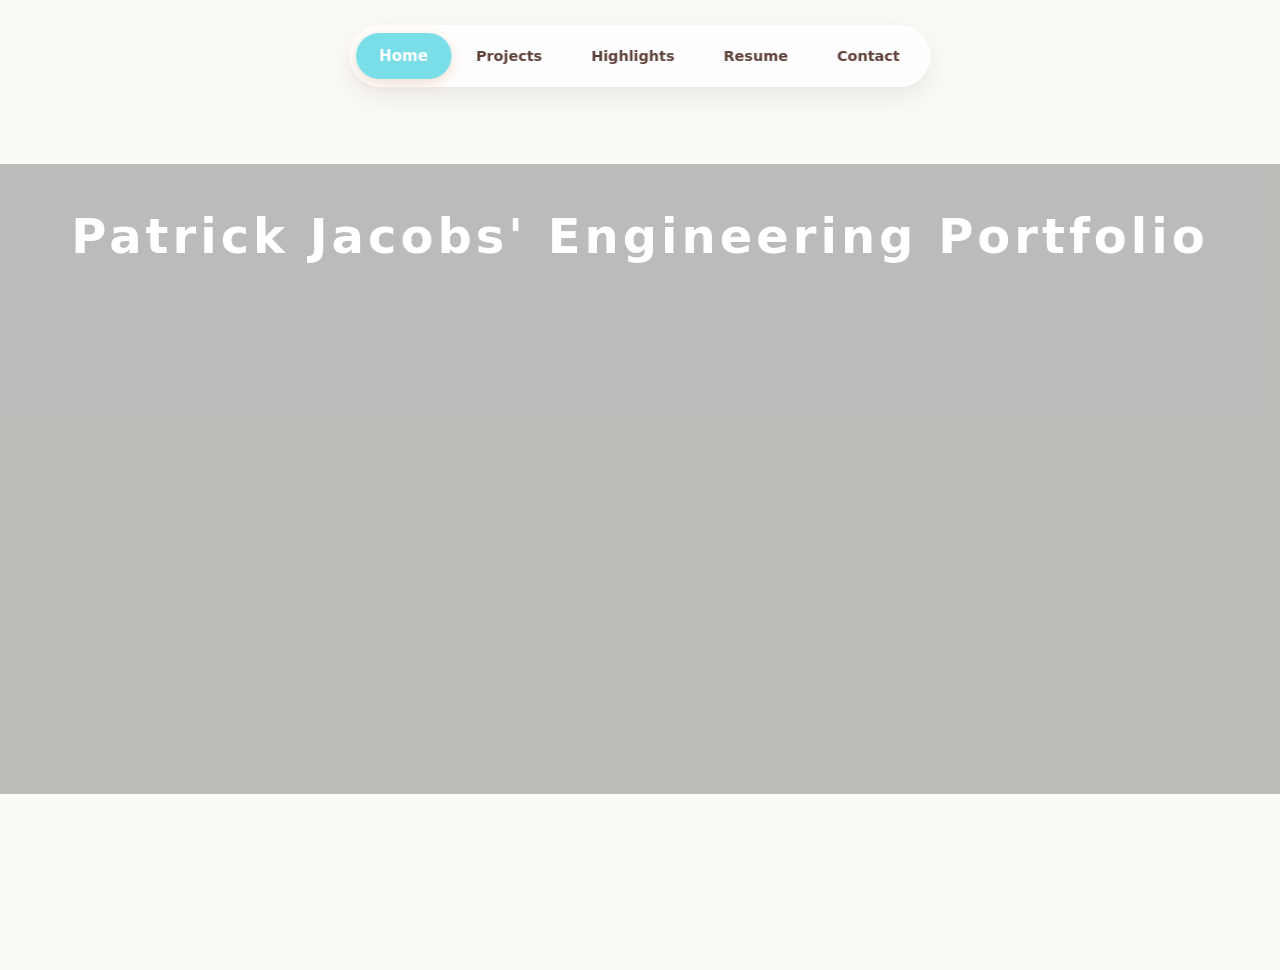
==== index.html @ 40a19140 "Add new project pages for Fluid Simulation, FRC '22, FRC '23, Formula Student Uprights, Eddy Current" ====
<!DOCTYPE html>
<html lang="en">
<head>
  <meta charset="UTF-8">
  <meta name="viewport" content="width=device-width, initial-scale=1.0">
  <title>Patrick Jacobs' Portfolio</title>

  <link rel="stylesheet" href="style.css">

  <script type="module" src="https://ajax.googleapis.com/ajax/libs/model-viewer/3.4.0/model-viewer.min.js"></script>
  <link rel="stylesheet" href="vendor/katex/katex.min.css">
  <script defer src="vendor/katex/katex.min.js"></script>
  <script defer src="vendor/katex/auto-render.min.js"></script>
  <link rel="icon" type="image/x-icon" href="21047.ico">

</head>
<body>

  <div class="nav-container">
    <nav class="nav">
      <a href="#home">Home</a>
      <a href="#projects">Projects</a>
      <a href="#highlights">Highlights</a>
      <a href="#resume">Resume</a>
      <a href="#contact">Contact</a>
    </nav>
  </div>

  <main id="content">

<!--MARK: HOME -->


    <section id="home" class="page active">


<!-- Edge to Edge Fullscreen -->
<div class="parallax-fullscreen">
  <div class="parallax-bg-full" style="background-image: url('contents/home/parallax_fsaecar.jpg')"></div>
  <div class="parallax-overlay-full" style=" align-items: flex-start; justify-content: center; padding: 2rem 2rem 2rem; box-sizing: border-box;">
    <div class="text-content" style="text-align: center; color: white;">
      <h2 style="color: white; font-size: 3rem; letter-spacing: 4px;">
        Patrick Jacobs' Engineering Portfolio
      </h2>
    </div>
  </div>
</div>


        </section>


<!--MARK: PROJECTS-->


    <section id="projects" class="page">
      <!-- Invisible Separator Block -->
      <div style="height: 3rem; width: 100%;"></div>
      <!-- Centered Text Block -->
      <div class="block text-content" style="max-width: 700px; margin: 0 auto; text-align: center;">
        <h2>Projects</h2>
        <p>This is a collection of most projects I've worked on. For a quick, curated overview, please view the <a href="#highlights" style="color: var(--accent);text-decoration:none;font-weight: bold;">Highlights.</a></p>
      </div>

      <!-- Separator Block-->
      <hr style="border: 0; height: 1px; background: rgba(0,0,0,0.1); margin: 4rem 0;">

      <!-- MARK: INTERNSHIPS -->

            <div class="block text-content" style="max-width: 900px; margin: 0 auto; text-align: center;">
                  <!-- Project Redirect - Left -->
      <div class="block grid-block project-redirect" onclick="showPage('sojo-s26')">
        <div class="text-content">
          <h3 style="text-align: left;">SOJO Industries, Summer '26</h3>
          <p style="text-align: left;">13 week mobile robotic packaging engineering internship, created new parts for the packaging lines and fulfilled the duties of a full Mechanical Engineer's position while the site underwent staff transitions.</p>
        </div>
        <div class="redirect-image-container">
          <img src="contents/projects/sojo26/SOJOLOGO.png" alt="sojo26" style="height: 225px; width: auto;">
        </div>
      </div> 
      </div>

      <!-- Separator Block-->
      <hr style="border: 0; height: 1px; background: rgba(0,0,0,0.1); margin: 4rem 0;">

      <!-- MARK: PERSONAL/COURSE PROJECTS -->
      
      <!-- Project Cards -->
      <div class="block" style="display: grid; grid-template-columns: repeat(3, 1fr); grid-template-rows: repeat(3, 1fr); gap: 1.5rem;">
        
        <div class="project-card" onclick="showPage('fsae-uprights')">
          <img src="contents/projects/uprights/fea_front_model.png" alt="FSAE Uprights">
          <div class="card-overlay"><span>FSAE Uprights</span></div>
        </div>
        <div class="project-card" onclick="showPage('choked-flow')">
          <img src="contents/projects/choked_flow/cover.png" alt="Choked Flow Impulse">
          <div class="card-overlay"><span>Choked Flow Impulse</span></div>
        </div>
        <div class="project-card" onclick="showPage('clock-geartrain')">
          <img src="contents/projects/clock_geartrain/geartrain-sq.png" alt="Clock Geartrain">
          <div class="card-overlay"><span>Clock Geartrain</span></div>
        </div>
        <div class="project-card" onclick="showPage('ebike')">
          <img src="contents/projects/ebike/ebike_cover.png" alt="Electric Bicycle">
          <div class="card-overlay"><span>Electric Bicycle</span></div>
        </div>
        <div class="project-card" onclick="showPage('fluidsimver')">
          <img src="contents/projects/fluidsimver/fluidsim_side.jpg" alt="Fluid Simulation Verification">
          <div class="card-overlay"><span>Fluid Simulation Verification</span></div>
        </div>
        <div class="project-card" onclick="showPage('chip-clip')">
          <img src="contents/projects/chip_clip/chip-clip-cover.png" alt="Chip Clip">
          <div class="card-overlay"><span>Chip Clip</span></div>
        </div>
        <div class="project-card" onclick="showPage('mmn-surface-prep')">
          <img src="PLACEHOLDER.jpg" alt="MMN Surfaces">
          <div class="card-overlay"><span>Preparation of Nano Surfaces</span></div>
        </div>
        <div class="project-card" onclick="showPage('magnetic-damping')">
          <img src="contents/projects/magnetic_damping/magnetic_damping_cover.png" alt="Eddy Current Eddy Current Braking">
          <div class="card-overlay"><span>Eddy Current Braking</span></div>
        </div>
        <div class="project-card" onclick="showPage('mousetrap')">
          <img src="contents/projects/mousetrap/mousetrap_final.png" alt="Project 3">
          <div class="card-overlay"><span>Mousetrap Car</span></div>
        </div>
<!--         <div class="project-card" onclick="showPage('projects')">
          <img src="PLACEHOLDER.jpg" alt="Project 3">
          <div class="card-overlay"><span>View Project</span></div>
        </div>
        <div class="project-card" onclick="showPage('projects')">
          <img src="PLACEHOLDER.jpg" alt="Project 3">
          <div class="card-overlay"><span>View Project</span></div>
        </div>
        <div class="project-card" onclick="showPage('projects')">
          <img src="PLACEHOLDER.jpg" alt="Project 3">
          <div class="card-overlay"><span>View Project</span></div>
        </div> -->

        </div>
      </div>

      <!-- Separator Block-->
            <hr style="border: 0; height: 1px; background: rgba(0,0,0,0.1); margin: 4rem 0;">

      <!-- Edge to Edge Fullscreen -->
       <div id="projects-frc" class="project-group">
        <div class="parallax-fullscreen">
          <div class="parallax-bg-full" style="background-image: url('contents/projects/frc23/WorldsWide.jpg'); background-position: 0px bottom;"></div>
          <div class="parallax-overlay-full">
            <div class="text-content" style="text-align: center; color: white;">
              <h2 style="color: var(--bg); font-size: 4rem; font-weight: bolder; margin-bottom: 0;">
                Torch 5804
              </h2>
              <h4 style="font-weight: bold; margin-top: 0; color: lightcyan;">First Robotics Competition</h4>
            </div>
          </div>
        </div>
      </div>

        <!-- Separator Block-->
        <hr style="border: 0; height: 1px; background: rgba(0,0,0,0.1); margin: 4rem 0;">



      <!-- Project Redirect - Left -->
      <div class="block grid-block project-redirect" onclick="showPage('frc23')">
        <div class="text-content">
          <h3>Torch 5804, FRC '23</h3>
          <p>World Championship qualifying robotics season, placing within the top 32 of 3,000+ teams.</p>
        </div>
        <div class="redirect-image-container">
          <img src="contents/projects/frc23/frc23bot.jpg" alt="frc23">
        </div>
      </div>
      
      <!-- Project Redirect - Right -->
      <div class="block grid-block project-redirect" onclick="showPage('frc22')">
        <div class="redirect-image-container">
          <img src="contents/projects/frc22/frc22bot.jpg" alt="frc22">
        </div>
        <div class="text-content">
          <h3>Torch 5804, FRC '22</h3>
          <p>World Championship qualifying and Worlds Creativity Award winning season, placing within the top 12 of 3,000+ teams.</p>
        </div>
      </div>

      <div class="block text-content" style="max-width: 700px; margin: 0 auto; text-align: center;">
        <p style="margin-bottom: 0rem;">Participated in FRC from 2019-2023, Captain in 2022.</p>
      </div>

      <!-- Separator Block-->
      <hr style="border: 0; height: 1px; background: rgba(0,0,0,0.1); margin: 4rem 0;">

    </section>

<!-- MARK: HIGHLIGHTS -->

    <section id="highlights" class="page">

      <!-- Invisible Separator Block -->
        <div style="height: 3rem; width: 100%;"></div>
      
      <!-- Centered Text Block -->
      <div class="block text-content" style="max-width: 700px; margin: 0 auto; text-align: center;">
        <h2>Highlights</h2>
        <p>These are selected highlights of the things I've worked on, based on how interesting I think they are. For a comprehensive collection, see <a href="#projects" style="color: var(--accent);text-decoration:none;font-weight: bold;">Projects.</a></p>
      </div>

      <!-- Separator Block-->
          <hr style="border: 0; height: 1px; background: rgba(0,0,0,0.1); margin: 4rem 0;">


      <!-- 3D Model Block - Model Right -->
        <div class="block grid-block">
          
          <div class="text-content">
            <h2>FSAE Uprights</h2>
            <p>
              Through hundreds of pages of research, and hundreds of hours of modeling and simulation, created a set of front and rear uprights for my university FSAE team spec'd to a Safety Factor greater than 3 without prior physical testing to pull from.
            </p>
            <div class="tags">
            </div>
            <a href="#fsae-uprights" class="btn">View Details</a>
          </div>

          <model-viewer 
            src="contents/projects/uprights/fupright.glb" 
            alt="A 3D model of one of the uprights"
            auto-rotate 
            camera-controls 
            shadow-intensity="1"
            style="background-color: #f0f0f0; border-radius: 12px;">
          </model-viewer>

        </div>


      <!-- Right Text, Left Carousel -->
        <div class="block grid-block">
          
          <div class="carousel">
            <div class="carousel-track">
              <img src="contents/projects/choked_flow/choked-flow-trials.png" alt="Choked Flow Trials">
            </div>
          </div>

          <div class="text-content">
            <h2>Choked Flow Impulse</h2>
            <p>Created a theoretical model with a maximum error of 15% when compared experimental data for the impulse imparted by a pressurized vessel at varying pressures releasing to atmosphere.</p>
            <a href="#choked-flow" class="btn">View Details</a>
          </div>
        </div>

        <!-- Parallax Fullscreen Section -->
        <div class="block parallax-container">
          <div class="parallax-bg" style="background-image: url('contents/projects/frc23/WorldsBG.jpg');"></div>
          <div class="parallax-overlay">
            <div class="text-content" style="text-align: center; color: white;">
              <h2 style="color: white;">Torch 5804</h2>
              <p style="color: rgba(255,255,255,0.9);">Participated as a core member and captain of back to back World Championship qualifying First Robotics team.</p>
              <a href="#projects" onclick="event.preventDefault(); Router.jumpToSection('projects', 'projects-frc')" class="btn" style="background: white; color: var(--accent);">More Details</a>
            </div>
          </div>
        </div>

</section>


<!-- MARK: RESUME -->
    <!-- Invisible Separator Block -->
      <div style="height: 3rem; width: 100%;"></div>

    <section id="resume" class="page">


        <div class="block" style="text-align: center; max-width: 600px; margin: 0 auto 6rem auto;">
  <div class="text-content">
    <h2>Resume</h2>
    <p>View and download my resume below.</p>
  </div>
  
  <div class="pdf-preview" style="margin: 2rem 0;">
    <img src="contents/resume/resume.png" alt="PDF Preview" style="max-width: 100%; height: auto; display: block; margin: 0 auto;">
  </div>

  <a href="contents/resume/resume.pdf" class="btn" download>Download PDF</a>
</div>


        </section>


<!-- MARK: CONTACT -->


    <section id="contact" class="page">

      <div class="block social-contact" style="text-align: center; max-width: 600px; margin: 0 auto; height: 0 0;">
  <div class="text-content">
    <h2 style='color: #0077B5;'>Let's Connect</h2>
    <p>Connect with me on via email,</p>
  </div>

  <div class="block text-content" style="text-align: center; height: 0 0; margin: 1rem auto;">
    <a 
      class="btn copy-btn" target="_blank"
      data-copy="phjacobs927@gmail.com" 
      onclick="copyToClipboard(this)">
      Copy Email Address
  </a>
  </div>
<div style="height: 0 0;">
  <p>or through my LinkedIn.</p>
</div>

  <div>
    <a href="https://www.linkedin.com/in/p-h-jacobs/" class="btn linkedin-btn" target="_blank">
      Connect on LinkedIn
    </a>
  </div>

  <!-- <div class="social-row">
    <a href="https://instagram.com/yourprofile" class="btn secondary-btn" target="_blank">Instagram</a>
    <a href="https://youtube.com/yourchannel" class="btn secondary-btn" target="_blank">YouTube</a>
  </div>
</div> -->


        </section>

  </main>

<div id="global-project-taskbar" class="project-taskbar">
  <div class="taskbar-circle">
    <span class="icon">＋</span>
  </div>
  <div class="taskbar-tabs" id="taskbar-content">
    </div>
</div>

<a href="#projects" id="back-to-projects" class="back-to-projects" aria-label="Back to Projects">
  <span class="arrow">❮  </span>
</a>

  <button id="scroll-top" aria-label="Scroll to Top">▴</button>

  <script src="app.js"></script>

</body>
</html>
---- style.css ----
/* -------------------------------------------------------------------------- */
/* 1. THEME & RESET                           */
/* -------------------------------------------------------------------------- */

  /* --bg: #F9F4EF;  */        /* Light cream for readability */
  /* --text: #5D4037;  */      /* Dark coffee text */
  /* --accent: #C79667; */     /* Warm gold */
/*   --accent-hover: #AB7B50;
  --card-bg: #ffffff;
  --linkedin: #0077B5;
  --radius: 12px;
  --nav-bg: rgba(255, 255, 255, 0.8);
  --RickyColor: #40E0D0; */

:root {
  --bg: #fcfaf7;         /* Light cream for readability */
  --text: #5D4037;       /* Dark coffee text */
  --accent: #7adee9;     /* Warm gold */
  --accent-hover: #64d2d7;
  --card-bg: #ffffff;
  --linkedin: #0077B5;
  --radius: 12px;
  --nav-bg: rgba(255, 255, 255, 0.8);
  --RickyColor: #40E0D0;
}

html {
  scroll-behavior: smooth;
  overflow-y: scroll; /* Prevents layout jump */
}

body {
  margin: 0;
  background: var(--bg);
  color: var(--text);
  font-family: system-ui, -apple-system, sans-serif;
  line-height: 1.7;
  display: flex;
  flex-direction: column;
  min-height: 100vh;
}

/* Ensure the taskbar grows with the dynamic content */
.taskbar-tabs {
  display: flex;
  gap: 15px;
  align-items: center;
  justify-content: center;
  width: 100%;
}

.project-taskbar:hover {
  width: auto; /* Allow it to fit the text of the project titles */
  min-width: 320px;
  padding: 8px 24px;
}

/* -------------------------------------------------------------------------- */
/* 2. FLOATING DOCK NAVIGATION                         */
/* -------------------------------------------------------------------------- */
/* --- FLOATING NAV --- */
.nav-container {
  position: fixed;
  top: 25px;
  left: 50%;
  transform: translateX(-50%);
  z-index: 1000;
}

.nav {
  background: rgba(255, 255, 255, 0.8);
  backdrop-filter: blur(15px);
  padding: 8px;
  border-radius: 50px;
  display: flex;
  gap: 5px;
  box-shadow: 0 10px 30px rgba(0,0,0,0.08);
  border: 1px solid rgba(255,255,255,0.4);
}

.nav a {
  padding: 10px 22px;
  border-radius: 25px;
  text-decoration: none;
  color: var(--text);
  font-weight: 600;
  font-size: 0.9rem;
  
  /* THIS IS THE MAGIC: Transition multiple properties */
  transition: 
    background-color 0.4s cubic-bezier(0.4, 0, 0.2, 1),
    color 0.4s ease,
    transform 0.2s ease,
    box-shadow 0.4s ease;
}

/* Hover: subtle lift and light background */
.nav a:hover:not(.active) {
  background-color: rgba(199, 150, 103, 0.1);
  transform: translateY(-1px);
}

/* ACTIVE STATE: The "Animated" look */
.nav a.active {
  background-color: var(--accent); /* Your Gold/Brown color */
  color: white;
  box-shadow: 0 4px 12px rgba(199, 150, 103, 0.3);
  transform: scale(1.05); /* Slightly grows when active */
}

/* Click effect */
.nav a:active {
  transform: scale(0.95);
}

/* -------------------------------------------------------------------------- */
/* 3. PAGE & BLOCK SYSTEM                            */
/* -------------------------------------------------------------------------- */
main {
  max-width: 1000px;
  margin: 100px auto 4rem; /* Space for fixed nav */
  padding: 0 2rem;
  flex: 1;
}

.page {
  display: none; /* Hidden by default */
  animation: fadeIn 0.6s ease forwards;
}

.page.active {
  display: block; /* Shown when active */
}

@keyframes fadeIn {
  from { opacity: 0; transform: translateY(20px); }
  to { opacity: 1; transform: translateY(0); }
}

.block {
  margin-bottom: 6rem;
  opacity: 1; /* Reset from previous transition attempts */
}

/* Grid Layout (Text + Media) */
.grid-block {
  display: grid;
  grid-template-columns: 1fr 1fr;
  gap: 3rem;
  align-items: center;
}

/* Simple text block */
.text-content h2 {
  color: var(--accent);
  margin-top: 0;
  font-size: 2rem;
}

.btn {
  display: inline-block;
  background: var(--accent);
  color: white;
  padding: 10px 24px;
  text-decoration: none;
  border-radius: 50px;
  font-weight: bold;
  margin-top: 1rem;
  transition: background 0.2s;
}

.btn:hover {
  background: var(--accent-hover);
  background-color: var(--accent-hover);
  color: white
}

/* -------------------------------------------------------------------------- */
/* 4. MEDIA (CAROUSEL & 3D)                          */
/* -------------------------------------------------------------------------- */
.carousel {
  position: relative;
  overflow: hidden;
  border-radius: var(--radius);
  box-shadow: 0 10px 25px rgba(0,0,0,0.1);
  background: #eee;
}

.carousel-track {
  display: flex;
  transition: transform 0.5s cubic-bezier(0.25, 1, 0.5, 1);
}

.carousel-track img {
  width: 100%;
  flex-shrink: 0;
  object-fit: cover;
  display: block;
}

.carousel-nav {
  position: absolute;
  bottom: 1rem;
  left: 0;
  right: 0;
  display: flex;
  justify-content: center;
  gap: 0.5rem;
}

.dot {
  width: 10px;
  height: 10px;
  border-radius: 50%;
  background: rgba(255,255,255,0.5);
  border: 1px solid rgba(199, 199, 199, 0.8);
  cursor: pointer;
  padding: 0;
}

.dot.active {
  background: white;
  transform: scale(1.2);
}

/* 3D Model Viewer */
model-viewer {
  width: 100%;
  height: 400px;
  background-color: #f0f0f0;
  border-radius: var(--radius);
  box-shadow: 0 4px 12px rgba(0,0,0,0.08);
}

/* --- PARALLAX REVEAL --- */
.parallax-container {
  position: relative;
  height: 500px; /* Adjust height as needed */
  overflow: hidden;
  border-radius: var(--radius);
  display: flex;
  align-items: center;
  justify-content: center;
  margin-left: -2rem; /* Pulls it out to the edges of the main container */
  margin-right: -2rem;
  width: calc(100% + 4rem);
}

.parallax-bg {
  position: absolute;
  top: 0;
  left: 0;
  width: 100%;
  height: 100%;
  background-size: cover;
  background-position: center;
  background-attachment: fixed; /* This creates the "cutout" feel */
  z-index: 1;
}

/* Optional Dark Overlay to make text readable */
.parallax-overlay {
  position: relative;
  z-index: 2;
  background: rgba(0, 0, 0, 0.4); /* Darkens the image slightly */
  width: 100%;
  height: 100%;
  display: flex;
  align-items: center;
  justify-content: center;
  padding: 2rem;
}

/* Mobile Fix: background-attachment: fixed often breaks on iOS */
@media (max-width: 768px) {
  .parallax-bg {
    background-attachment: scroll;
  }
  .parallax-container {
    margin-left: 0;
    margin-right: 0;
    width: 100%;
    border-radius: var(--radius);
  }
}

/* --- SOCIAL CONTACT STYLES --- */
.social-contact {
  padding: 2rem;
}

/* Make LinkedIn button full-width within the 600px container */
.linkedin-btn {
  margin: 0 auto;
  display:block;
  justify-content: center;
  width: 75%*auto;
  box-sizing: border-box;
  background: transparent;
  color: var(--linkedin); /* LinkedIn Blue */
  border: 2px solid var(--linkedin);
}

.linkedin-btn:hover {
  background: var(--linkedin);
  color: white;
}

/* Creates the symmetric row */
.social-row {
  display: flex;
  gap: 1rem;
  justify-content: center;
}

/* Adjusts the two bottom buttons to share space equally */
.secondary-btn {
  flex: 1; /* Makes them equal width */
  background: transparent;
  color: var(--text);
  border: 2px solid var(--accent);
}

.secondary-btn:hover {
  background: var(--accent);
  color: white;
}

/* Stack buttons on very small screens */
@media (max-width: 480px) {
  .social-row {
    flex-direction: column;
  }
}

/* --- CIRCULAR SCROLL TO TOP --- */
#scroll-top {
  position: fixed;
  bottom: 30px;
  right: 30px;
  width: 50px;
  height: 50px;
  border-radius: 50%; /* Makes it circular */
  background-color: var(--accent);
  color: white;
  border: none;
  cursor: pointer;
  display: flex;
  align-items: center;
  justify-content: center;
  font-size: 1.5rem;
  font-weight: bold;
  box-shadow: 0 4px 15px rgba(0, 0, 0, 0.15);
  z-index: 1000;
  
  /* Initial state: Hidden */
  opacity: 0;
  visibility: hidden;
  transform: translateY(20px);
  transition: all 0.4s cubic-bezier(0.175, 0.885, 0.32, 1.275);
}

/* State when visible (triggered by JS) */
#scroll-top.visible {
  opacity: 1;
  visibility: visible;
  transform: translateY(0);
}

#scroll-top:hover {
  background-color: var(--accent-hover);
  transform: translateY(-5px); /* Gentle lift on hover */
  box-shadow: 0 6px 20px rgba(0, 0, 0, 0.2);
}

#scroll-top:active {
  transform: scale(0.9); /* Tactical click feedback */
}

/* --- PROJECT REDIRECT STYLES --- */

.project-card {
  position: relative;
  aspect-ratio: 1 / 1;
  overflow: hidden;
  border-radius: var(--radius);
  cursor: pointer;
}

.project-card img, .redirect-image-container img {
  width: 100%;
  height: 100%;
  object-fit: cover;
  transition: transform 0.6s cubic-bezier(0.165, 0.84, 0.44, 1);
}

.project-card:hover img, .project-redirect:hover img {
  transform: scale(1.1);
}

.card-overlay {
  position: absolute;
  inset: 0;
  background: none;
  display: flex;
  align-items: center;
  justify-content: center;
  opacity: 1;
  transition: opacity 0.3s ease;
  color: white;
  font-weight: bold;
  text-shadow: #000000 4px 4px 8px;
}

.project-card:hover .card-overlay {
  opacity: 1;
  background: rgba(93, 64, 55, 0.6); /* Coffee color overlay */
}

.project-redirect {
  cursor: pointer;
  transition: background 0.3s ease;
  padding: 1rem;
  border-radius: var(--radius);
}

.project-redirect:hover {
  background: rgba(199, 150, 103, 0.05);
}

.project-footer-nav {
  margin-top: 5rem;
  padding: 2rem;
  border-top: 1px solid rgba(0,0,0,0.1);
  background: var(--bg);
}

.nav-inner {
  max-width: 1000px;
  margin: 0 auto;
  display: flex;
  justify-content: space-between;
  align-items: center;
}

.back-link {
  background: none;
  border: none;
  color: var(--text);
  cursor: pointer;
  font-weight: 600;
  opacity: 0.6;
}

.back-link:hover { opacity: 1; }

.next-up {
  text-align: right;
  cursor: pointer;
}

.next-up span {
  display: block;
  font-size: 0.8rem;
  text-transform: uppercase;
  color: var(--accent);
}

.next-up strong {
  font-size: 1.2rem;
  transition: color 0.3s;
}

.next-up:hover strong {
  color: var(--accent);
}

/* --- SYMMETRIC HOVER TASKBAR --- */
.project-taskbar {
  position: fixed;
  bottom: 25px;
  left: 50%;
  transform: translateX(-50%);
  z-index: 9999;
  
  /* Initial State: Perfectly circular */
  width: 54px; 
  height: 54px;
  background: var(--accent);
  border-radius: 50px;
  
  display: flex;
  align-items: center;
  justify-content: center;
  
  transition: width 0.5s cubic-bezier(0.175, 0.885, 0.32, 1.275), 
              background 0.3s ease, 
              box-shadow 0.3s ease,
              opacity 0.4s ease;
  
  box-shadow: 0 8px 25px rgba(0,0,0,0.2);
  overflow: hidden;
  cursor: pointer;
  opacity: 0;
  visibility: hidden;
  pointer-events: none;
}

body.in-project .project-taskbar {
  opacity: 1;
  visibility: visible;
  pointer-events: auto;
}

/* THE HOVER EXPANSION */
.project-taskbar:hover {
  width: auto;
  min-width: 400px; /* Wider for better symmetry */
  padding: 0 25px;
  background: rgba(255, 255, 255, 0.98);
  border: 1px solid var(--accent);
}

/* THE ICON (Centered in circle) */
.taskbar-circle {
  position: absolute; /* Lock to center of the initial circle */
  left: 0;
  width: 54px;
  height: 54px;
  display: flex;
  align-items: center;
  justify-content: center;
  transition: transform 0.4s ease, opacity 0.3s ease;
}

.taskbar-circle .icon {
  color: white;
  font-size: 1.6rem;
  line-height: 1;
}

/* Hide the icon when expanded to make room for text */
.project-taskbar:hover .taskbar-circle {
  opacity: 0;
  transform: rotate(90deg) scale(0);
}

/* TABS CONTAINER (The Buttons) */
.taskbar-tabs {
  display: flex;
  opacity: 0;
  gap: 15px;
  white-space: nowrap;
  transition: opacity 0.3s ease 0.2s;
  align-items: center;
  justify-content: center;
  width: 100%;
}

.project-taskbar:hover .taskbar-tabs {
  opacity: 1;
}

/* BUTTON FORMATTING (Adding the "Nice" visual elements back) */
.task-item {
  background: rgba(199, 150, 103, 0.1); /* Light gold tint */
  border: 1px solid transparent;
  padding: 10px 18px;
  border-radius: 25px;
  font-weight: 700;
  font-size: 0.85rem;
  color: var(--text);
  cursor: pointer;
  transition: all 0.2s ease;
  text-transform: uppercase;
  letter-spacing: 0.5px;
}

.task-item:hover {
  background: var(--accent);
  color: white;
  transform: translateY(-2px);
  box-shadow: 0 4px 10px rgba(199, 150, 103, 0.3);
}

/* Special styling for the Next button to distinguish it */
.next-task {
  border: 1px solid var(--accent);
  color: var(--accent);
}

.next-task:hover {
  background: var(--accent-hover);
  border-color: var(--accent-hover);
}

/* Container logic for the split layout */
.table-layout {
  gap: 3rem;
  align-items: flex-start; /* Centers table vertically against the text */
}

.table-container {
  background: var(--card-bg);
  padding: 1.5rem;
  border-radius: var(--radius);
  border: 1px solid rgba(93, 64, 55, 0.1); /* Subtle coffee-colored border */
  box-shadow: 0 4px 20px rgba(0,0,0,0.05);
}

.link-table {
  width: 100%;
  border-collapse: collapse;
}

.link-table th {
  text-align: flex-start;
  padding: 10px;
  border-bottom: 2px solid var(--bg);
  color: var(--accent);
  font-size: 0.8rem;
  letter-spacing: 1px;
}

.link-table td {
  padding: 12px 10px;
  border-bottom: 1px solid var(--bg);
  font-size: 0.95rem;
}

/* Small button styling for table links */
.btn-small {
  display: inline-block;
  padding: 5px 12px;
  background: var(--bg); /* Lighter background for the button */
  color: var(--text);
  text-decoration: none;
  border-radius: 6px;
  font-size: 0.85rem;
  border: 1px solid var(--accent);
  transition: all 0.3s ease;
}

.btn-small:hover {
  background: var(--accent);
  color: white;
  transform: translateY(-2px);
}

/* --- FULL-WIDTH PARALLAX --- */
.parallax-fullscreen {
  position: relative;
  height: 70vh; /* Adjust height as needed */
  overflow: hidden;
  
  /* Forces the block to ignore container padding and hit the screen edges */
  width: 100vw;
  margin-left: calc(-50vw + 50%);
  margin-right: calc(-50vw + 50%);
  left: 0;
  
  margin-top: 4rem;
  margin-bottom: 4rem;
}

.parallax-bg-full {
  position: absolute;
  top: 0;
  left: 0;
  width: 100%;
  height: 120%; /* Extra height handles the parallax movement buffer */

  /* File Reference Handling */
  background-size: cover;
  background-position: flex;
  background-repeat: no-repeat;
  background-attachment: fixed; /* Creates the "cutout" scroll effect */
  
  z-index: 1;
}

.parallax-overlay-full {
  position: relative;
  z-index: 2;
  background: rgba(0, 0, 0, 0.25); /* Subtle dark wash to make text pop */
  width: 100%;
  height: 100%;
  display: flex;
  align-items: center;
  justify-content: center;
}

.copy-btn {
  margin: 0 auto;
  display:block;
  justify-content: center;
  width: 75%*auto;
  box-sizing: border-box;
  background: transparent;
  color: var(--RickyColor);
  border: 2px solid var(--RickyColor);
}

.copy-btn:active {
  transform: scale(0.95);
}

.copy-btn:hover {
  background: var(--RickyColor);
  color: white;
}

/* -------------------------------------------------------------------------- */
/* 4b. DROPDOWN                                  */
/* -------------------------------------------------------------------------- */

.dropdown {
  background: var(--card-bg);
  border: 1px solid var(--accent);
  border-radius: var(--radius);
  margin: 1.5rem 0;
  overflow: hidden;
}

/* Kill the default disclosure triangle so we can draw our own arrow */
.dropdown summary {
  list-style: none;
  cursor: pointer;
}
.dropdown summary::-webkit-details-marker {
  display: none;
}

.dropdown-summary {
  display: flex;
  align-items: center;
  justify-content: space-between;
  gap: 1rem;
  padding: 1rem 1.25rem;
  font-weight: 600;
  color: var(--text);
  user-select: none;
  transition: background 0.2s ease;
}

.dropdown-summary:hover {
  background: var(--bg);
}

.dropdown-summary .dropdown-arrow {
  flex-shrink: 0;
  width: 12px;
  height: 12px;
  border-right: 2px solid var(--accent);
  border-bottom: 2px solid var(--accent);
  transform: rotate(45deg);
  transition: transform 0.3s ease;
}

/* Arrow flips to point up when open */
.dropdown[open] > .dropdown-summary .dropdown-arrow {
  transform: rotate(-135deg);
}

.dropdown-content {
  padding: 0.5rem 1.25rem 1.5rem;
  border-top: 1px solid var(--bg);
  overflow-x: auto; /* wide content (equations, tables, code) scrolls instead of breaking layout */
}

/* Fade/slide-in animation when opened */
.dropdown-content {
  animation: dropdownFade 0.25s ease;
}

@keyframes dropdownFade {
  from { opacity: 0; transform: translateY(-4px); }
  to   { opacity: 1; transform: translateY(0); }
}

.dropdown-content .katex-display {
  margin: 1.25rem 0;
}

/* Mobile Compatibility */
@media (max-width: 768px) {
  .parallax-bg-full {
    background-attachment: scroll; /* Fixed backgrounds often glitch on mobile browsers */
  }
  .parallax-fullscreen {
    height: 50vh;
  }
}

/* -------------------------------------------------------------------------- */
/* 5. RESPONSIVE                                */
/* -------------------------------------------------------------------------- */
@media (max-width: 768px) {
  .grid-block {
    grid-template-columns: 1fr; /* Stack vertically on mobile */
    gap: 2rem;
  }
  
  .nav a {
    padding: 0.6rem 1rem;
    font-size: 0.85rem;
  }
}

/* -------------------------------------------------------------------------- */
/* 4c. PDF VIEWER                                */
/* -------------------------------------------------------------------------- */

.pdf-viewer {
  background: var(--card-bg);
  border: 1px solid var(--accent);
  border-radius: var(--radius);
  overflow: hidden;
  margin: 1.5rem 0;
}

.pdf-viewer-toolbar {
  display: flex;
  align-items: center;
  justify-content: center;
  padding: 0.6rem 1rem;
  border-bottom: 1px solid var(--bg);
  background: var(--bg);
  font-size: 0.9rem;
  color: var(--text);
  font-weight: 600;
}

.pdf-viewer-scroll {
  max-height: 80vh;
  overflow-y: auto;
  background: var(--bg);
  padding: 1.5rem 1rem;
}

.pdf-page {
  display: flex;
  justify-content: center;
  margin: 0 auto 1.5rem;
  position: relative;
}

.pdf-page canvas {
  width: 100%;
  height: 100%;
  box-shadow: 0 2px 10px rgba(0,0,0,0.15);
  display: block;
}

.pdf-page-placeholder {
  width: 100%;
  height: 100%;
  display: flex;
  align-items: center;
  justify-content: center;
  color: var(--text);
  opacity: 0.4;
  font-size: 0.85rem;
  background: repeating-linear-gradient(
    45deg, var(--card-bg), var(--card-bg) 10px, var(--bg) 10px, var(--bg) 20px
  );
}

.pdf-viewer-loading {
  padding: 3rem 1rem;
  text-align: center;
  color: var(--text);
}

/* -------------------------------------------------------------------------- */
/* BACK TO PROJECTS — blue extension off the left of the nav pill             */
/* -------------------------------------------------------------------------- */

.back-to-projects {
  position: fixed;
  z-index: 999; /* sits just behind .nav-container (1000) so the white pill overlaps its right edge */

  display: flex;
  align-items: center;
  gap: 0.5rem;

  background: var(--accent);
  color: #fff;
  text-decoration: none;

  border-radius: 50px 0 0 50px;
  border: 1px solid rgba(255,255,255,0.4); /* matches .nav's border exactly */

  padding: 0 20px 0 18px;
  box-shadow: 0 10px 30px rgba(0,0,0,0.08);

  opacity: 0;
  pointer-events: none;

  /* Custom properties let the slide-out and scroll-hide transforms combine
     without one overwriting the other. */
  --back-tx: 100%;
  --back-ty: 0px;
  transform: translate(var(--back-tx), var(--back-ty));

  transition:
    transform 0.45s cubic-bezier(0.16, 1, 0.3, 1),
    opacity 0.3s ease,
    background 0.2s ease;
}

/* Slides out from behind the nav pill when a project page opens */
body.in-project .back-to-projects {
  --back-tx: 0px;
  opacity: 1;
  pointer-events: auto;
}

.back-to-projects.no-room {
  opacity: 0 !important;
  pointer-events: none !important;
}

/* Retracts back behind the nav pill on scroll down, same motion as its entrance, reversed */
body.in-project .back-to-projects.scrolled-down {
  --back-tx: 100%;
}

.back-to-projects .arrow {
  font-size: 1.1rem;
  line-height: 1;
}

.back-to-projects .label {
  font-weight: 700;
  font-size: 0.85rem;
  text-transform: uppercase;
  letter-spacing: 0.5px;
  white-space: nowrap;
}

.back-to-projects:hover {
  background: var(--accent-hover);
}

@media (max-width: 768px) {
  .back-to-projects {
    display: none !important;
  }
}

/* -------------------------------------------------------------------------- */
/* IMAGE BLOCK — 2 stacked squares + 1 large image at 2x their height         */
/* -------------------------------------------------------------------------- */

.image-block-2-1 {
  --square-size: 300px; /* controls both the small squares and (via 2x) the large image's height */

  display: grid;
  grid-template-columns: var(--square-size) auto;
  gap: 1rem;
  margin: 1.5rem auto;   /* centers the whole block as a unit */
  justify-content: center; /* don't stretch to fill the row — hug the content width */
}

.image-block-2-1 img {
  display: block;
  border-radius: var(--radius);
}

/* Small images: forced square via aspect-ratio, cropped to fill via object-fit */
.image-block-2-1 .img-a,
.image-block-2-1 .img-b {
  width: 100%;
  aspect-ratio: 1 / 1;
  object-fit: cover;
}

/* Large image: exactly 2x the square's height, width follows its own aspect ratio */
.image-block-2-1 .img-large {
  height: calc(var(--square-size) * 2 + 1rem); /* 2 squares + the gap between them */
  width: auto;
  max-width: 100%;
  object-fit: contain;
}

/* Default: large image on the right */
.image-block-2-1[data-large="right"] {
  grid-template-columns: var(--square-size) auto;
}
.image-block-2-1[data-large="right"] .img-a {
  grid-column: 1;
  grid-row: 1;
}
.image-block-2-1[data-large="right"] .img-b {
  grid-column: 1;
  grid-row: 2;
}
.image-block-2-1[data-large="right"] .img-large {
  grid-column: 2;
  grid-row: 1 / 3;
}

/* Large image on the left */
.image-block-2-1[data-large="left"] {
  grid-template-columns: auto var(--square-size);
}
.image-block-2-1[data-large="left"] .img-a {
  grid-column: 2;
  grid-row: 1;
}
.image-block-2-1[data-large="left"] .img-b {
  grid-column: 2;
  grid-row: 2;
}
.image-block-2-1[data-large="left"] .img-large {
  grid-column: 1;
  grid-row: 1 / 3;
}

/* Stack full-width on mobile instead of squeezing the grid */
@media (max-width: 768px) {
  .image-block-2-1,
  .image-block-2-1[data-large="right"],
  .image-block-2-1[data-large="left"] {
    grid-template-columns: 1fr;
  }
  .image-block-2-1 .img-a,
  .image-block-2-1 .img-b,
  .image-block-2-1 .img-large {
    grid-column: 1;
    grid-row: auto;
    width: 100%;
    height: auto;
    max-height: none;
    justify-self: stretch;
  }
  .image-block-2-1 .img-large {
    aspect-ratio: auto;
  }
}
/* -------------------------------------------------------------------------- */
/* LAZY-LOADED PAGE STATES                                                    */
/* -------------------------------------------------------------------------- */

.page-loading-spinner {
  padding: 6rem 1rem;
  text-align: center;
  color: var(--text);
  opacity: 0.7;
  min-height: 60vh; /* keeps the page from looking empty/collapsed while loading */
  display: flex;
  align-items: center;
  justify-content: center;
}

.page-loading-error {
  padding: 6rem 1rem;
  text-align: center;
  color: var(--text);
  min-height: 60vh;
  display: flex;
  flex-direction: column;
  align-items: center;
  justify-content: center;
  gap: 1rem;
}

.page-loading-error a {
  color: var(--accent);
  font-weight: 600;
}

/* -------------------------------------------------------------------------- */
/* PDF VIEWER — HORIZONTAL (page-by-page, left/right scroll)                  */
/* -------------------------------------------------------------------------- */

.pdf-viewer-h {
  background: var(--card-bg);
  border: 1px solid var(--accent);
  border-radius: var(--radius);
  overflow: hidden;
  margin: 1.5rem 0;
}

.pdf-viewer-h-toolbar {
  display: flex;
  align-items: center;
  justify-content: center;
  padding: 0.6rem 1rem;
  border-bottom: 1px solid var(--bg);
  background: var(--bg);
  font-size: 0.9rem;
  color: var(--text);
  font-weight: 600;
}

.pdf-viewer-h-scroll {
  display: flex;
  flex-direction: row;
  overflow-x: auto;
  overflow-y: hidden;
  scroll-snap-type: x mandatory;
  gap: 1rem;
  padding: 1.5rem 1rem;
  height: 80vh;
  background: var(--bg);
}

.pdf-page-h {
  flex: 0 0 auto;
  height: 100%;
  scroll-snap-align: center;
  position: relative;
  display: flex;
  align-items: center;
}

.pdf-page-h canvas {
  height: 100%;
  width: auto;
  box-shadow: 0 2px 10px rgba(0,0,0,0.15);
  display: block;
}

.pdf-page-h-placeholder {
  height: 100%;
  aspect-ratio: inherit;
  display: flex;
  align-items: center;
  justify-content: center;
  color: var(--text);
  opacity: 0.4;
  font-size: 0.85rem;
  background: repeating-linear-gradient(
    45deg, var(--card-bg), var(--card-bg) 10px, var(--bg) 10px, var(--bg) 20px
  );
}

.pdf-viewer-h-loading {
  padding: 3rem 1rem;
  text-align: center;
  color: var(--text);
}

/* -------------------------------------------------------------------------- */
/* IMAGE BLOCK — 4 squares across, collapses to 2x2 on narrow screens         */
/* -------------------------------------------------------------------------- */

.image-block-4-square {
  display: grid;
  grid-template-columns: repeat(4, 1fr);
  gap: 1rem;
  margin: 1.5rem 0;
}

.image-block-4-square img {
  width: 100%;
  aspect-ratio: 1 / 1;
  object-fit: cover;
  border-radius: var(--radius);
  display: block;
}

/* Collapse to 2x2 once four squares side-by-side would get too cramped */
@media (max-width: 700px) {
  .image-block-4-square {
    grid-template-columns: repeat(2, 1fr);
  }
}

/* -------------------------------------------------------------------------- */
/* THREE-WIDE BLOCK — mixed image/text slots, stacks on narrow screens        */
/* -------------------------------------------------------------------------- */

.block-3-wide {
  display: grid;
  grid-template-columns: repeat(3, 1fr);
  gap: 1.5rem;
  margin: 1.5rem 0;
  align-items: start;
}

.block-3-wide-slot {
  display: flex;
  flex-direction: column;
  gap: 0.75rem;
}

.block-3-wide-slot img {
  width: 100%;
  height: auto;
  border-radius: var(--radius);
  display: block;
}

.block-3-wide-slot h3,
.block-3-wide-slot h4 {
  margin: 0;
}

.block-3-wide-slot p {
  margin: 0;
}

/* Stack to a single column on narrow screens */
@media (max-width: 768px) {
  .block-3-wide {
    grid-template-columns: 1fr;
  }
}

/* -------------------------------------------------------------------------- */
/* TWO-WIDE BLOCK — mixed image/text slots, stacks on narrow screens          */
/* -------------------------------------------------------------------------- */

.block-2-wide {
  display: grid;
  grid-template-columns: repeat(2, 1fr);
  gap: 1.5rem;
  margin: 1.5rem 0;
  align-items: start;
}

.block-2-wide-slot {
  display: flex;
  flex-direction: column;
  gap: 0.75rem;
}

.block-2-wide-slot img {
  width: 100%;
  height: auto;
  border-radius: var(--radius);
  display: block;
}

.block-2-wide-slot h3,
.block-2-wide-slot h4 {
  margin: 0;
}

.block-2-wide-slot p {
  margin: 0;
  text-align: flex;
}

/* Stack to a single column on narrow screens */
@media (max-width: 768px) {
  .block-2-wide {
    grid-template-columns: 1fr;
  }
}

/* -------------------------------------------------------------------------- */
/* ONE-WIDE BLOCK — single image, optional caption, centered                  */
/* -------------------------------------------------------------------------- */

.block-1-wide {
  display: flex;
  flex-direction: column;
  align-items: center;
  gap: 0.75rem;
  margin: 1.5rem auto;
  max-width: 600px; /* controls how large the image gets — override per-instance if needed */
}

.block-1-wide img {
  width: 100%;
  height: auto;
  border-radius: var(--radius);
  display: block;
}

.block-1-wide p {
  margin: 0;
  text-align: center;
  font-size: 0.9rem;
  opacity: 0.8;
}

/* Full-width variant — no max-width cap, e.g. for a wide diagram or panorama */
.block-1-wide.full-width {
  max-width: 100%;
}
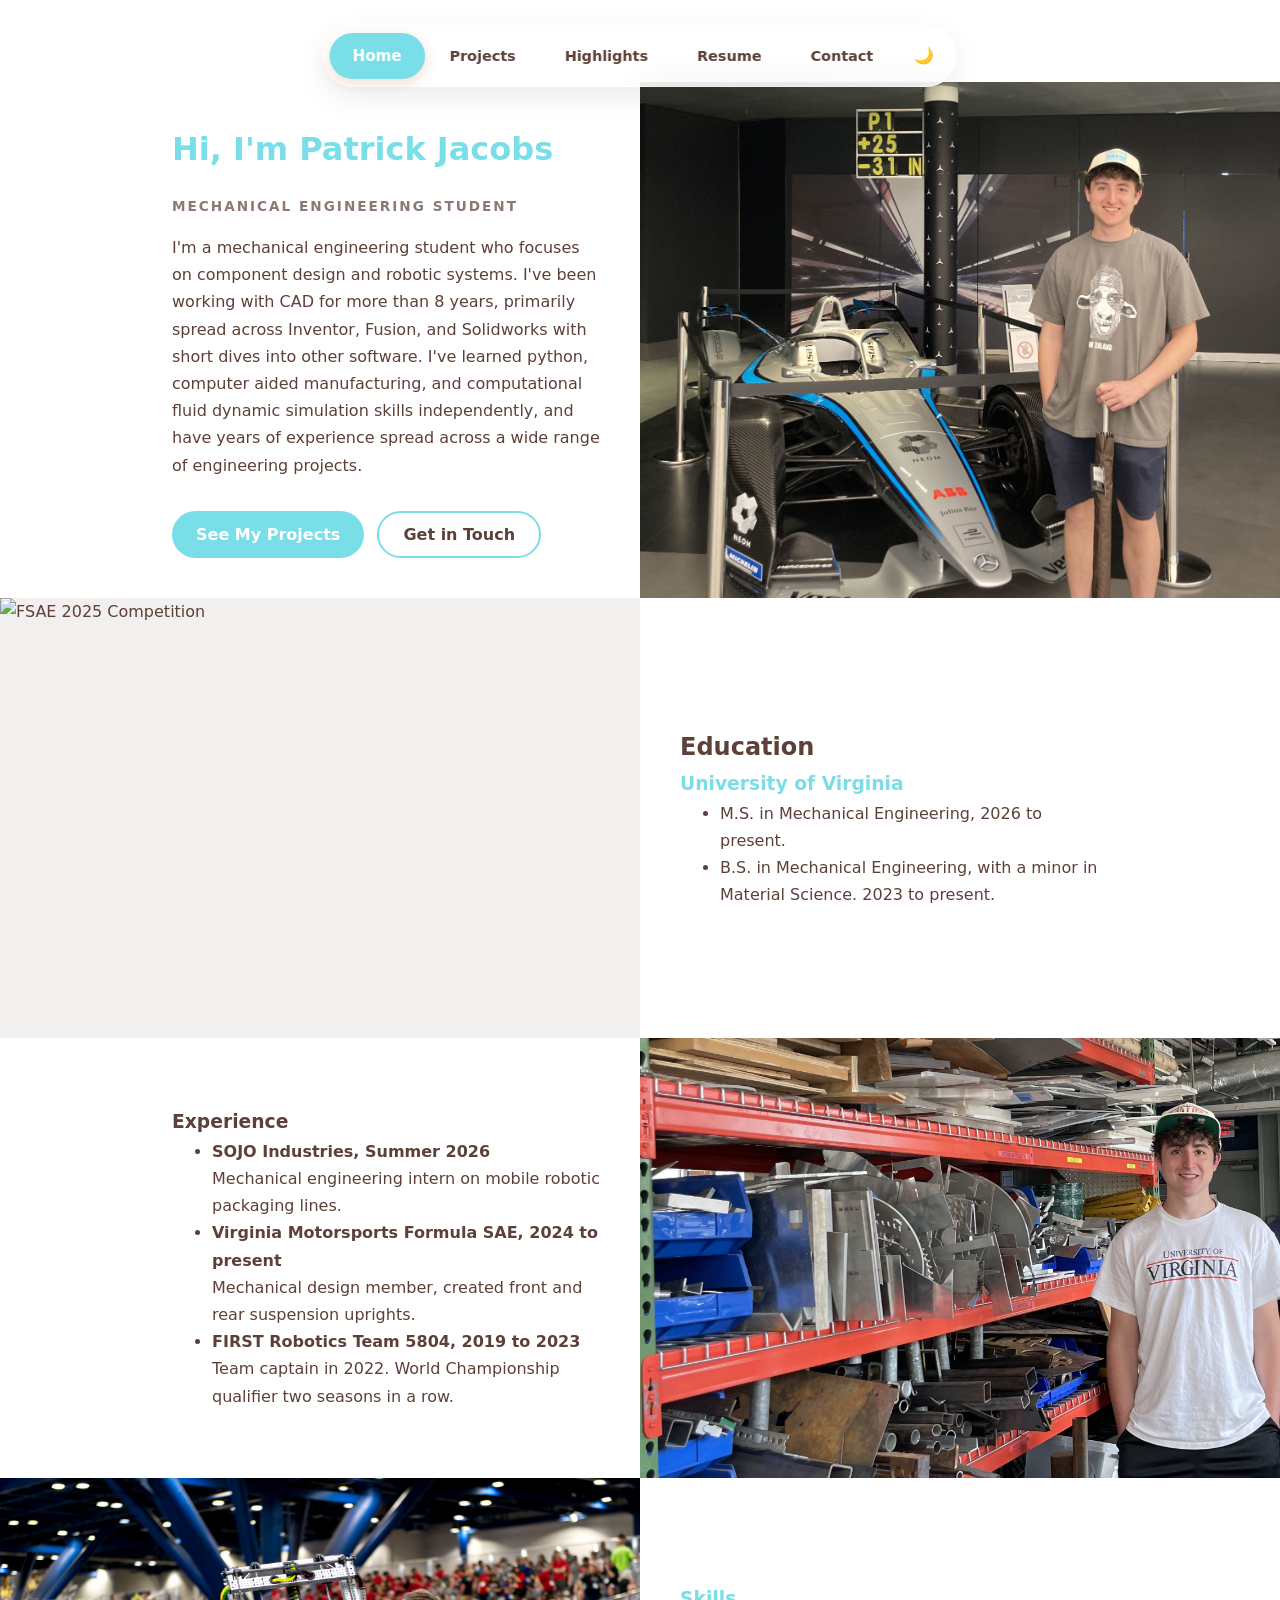
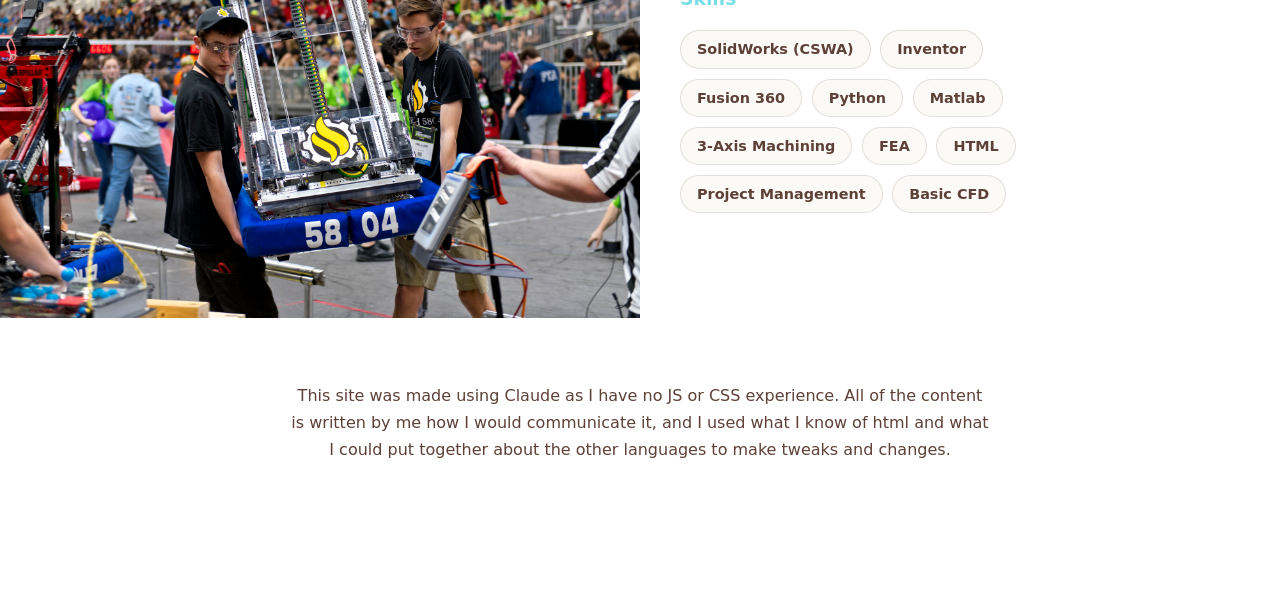
==== commit 16eab434: "Add new 3D models and image assets for ebike and frc23 projects - Added ebikeflat.JPG (1.9 MB) to th" ====
--- a/index.html
+++ b/index.html
@@ -4,7 +4,14 @@
   <meta charset="UTF-8">
   <meta name="viewport" content="width=device-width, initial-scale=1.0">
   <title>Patrick Jacobs' Portfolio</title>
-
+  <script>
+  (function () {
+    var t = null;
+    try { t = localStorage.getItem('theme'); } catch (e) {}
+    if (!t) t = window.matchMedia('(prefers-color-scheme: dark)').matches ? 'dark' : 'light';
+    document.documentElement.setAttribute('data-theme', t);
+  })();
+  </script>
   <link rel="stylesheet" href="style.css">
 
   <script type="module" src="https://ajax.googleapis.com/ajax/libs/model-viewer/3.4.0/model-viewer.min.js"></script>
@@ -23,6 +30,7 @@
       <a href="#highlights">Highlights</a>
       <a href="#resume">Resume</a>
       <a href="#contact">Contact</a>
+      <button id="theme-toggle" class="theme-toggle" aria-label="Toggle dark mode">🌙</button>
     </nav>
   </div>
 
@@ -31,11 +39,11 @@
 <!--MARK: HOME -->
 
 
-    <section id="home" class="page active">
+<!--     <section id="home" class="page active"> -->
 
 
 <!-- Edge to Edge Fullscreen -->
-<div class="parallax-fullscreen">
+<!-- <div class="parallax-fullscreen">
   <div class="parallax-bg-full" style="background-image: url('contents/home/parallax_fsaecar.jpg')"></div>
   <div class="parallax-overlay-full" style=" align-items: flex-start; justify-content: center; padding: 2rem 2rem 2rem; box-sizing: border-box;">
     <div class="text-content" style="text-align: center; color: white;">
@@ -44,11 +52,116 @@
       </h2>
     </div>
   </div>
-</div>
-
-
-        </section>
-
+</div> -->
+
+
+<!-- Replace the ENTIRE <section id="home" class="page active"> ... </section> in index.html with this.
+     Each row = a text box + a full-bleed photo, alternating sides. On scroll, the photo fades in and the text box slides out from behind it. -->
+
+<section id="home" class="page active">
+
+  <div class="about-page">
+
+    <!-- ROW 1: About Me (left) | photo (right) -->
+    <div class="about-section" style="margin-top:-50px">
+      <div class="about-box">
+        <div class="text-content">
+          <h2>Hi, I'm Patrick Jacobs</h2>
+          <p class="about-subtitle">Mechanical Engineering Student</p>
+          <p>
+            I'm a mechanical engineering student who focuses on component design and robotic systems.
+            I've been working with CAD for more than 8 years, primarily spread
+            across Inventor, Fusion, and Solidworks with short dives into other software.
+            I've learned python, computer aided manufacturing, and computational fluid 
+            dynamic simulation skills independently, and have years of experience spread
+            across a wide range of engineering projects.
+          </p>
+          <a href="#projects" class="btn">See My Projects</a>
+          <a href="#contact" class="btn about-btn-outline">Get in Touch</a>
+        </div>
+      </div>
+      <div class="about-photo">
+        <img src="contents/home/mercedes.jpg" alt="Mercedes-Benz Germany">
+      </div>
+    </div>
+
+    <!-- ROW 2: photo (left) | Education (right) -->
+    <div class="about-section">
+      <div class="about-photo">
+        <img src="contents/home/parallax_fsaecar.jpg" alt="FSAE 2025 Competition">
+      </div>
+      <div class="block-bullets about-card">
+        <h2 style="margin: 0 0;">Education</h2>
+        <h3 style="margin: 0 0; color: var(--accent);">University of Virginia</h3>
+        <ul style="margin: 0 0;">
+          <li>
+            M.S. in Mechanical Engineering, 2026 to present.
+          </li>
+          <li>
+            B.S. in Mechanical Engineering, with a minor in Material Science. 2023 to present.
+          </li>
+        </ul>
+      </div>
+    </div>
+
+    <!-- ROW 3: Experience (left) | photo (right) -->
+    <div class="about-section">
+      <div class="block-bullets about-card">
+        <h3 style="margin: 0 0;">Experience</h3>
+        <ul style="margin: 0 0;">
+          <li>
+            <strong>SOJO Industries, Summer 2026</strong>
+            <br>Mechanical engineering intern on mobile robotic packaging lines.
+          </li>
+          <li>
+            <strong>Virginia Motorsports Formula SAE, 2024 to present</strong>
+           <br> Mechanical design member, created front and rear suspension uprights.
+          </li>
+          <li>
+            <strong>FIRST Robotics Team 5804, 2019 to 2023</strong>
+            <br> Team captain in 2022. World Championship qualifier two seasons in a row.
+          </li>
+        </ul>
+      </div>
+      <div class="about-photo">
+        <img src="contents/home/shopphoto.jpg" alt="Photo in the shop.">
+      </div>
+    </div>
+
+    <!-- ROW 4: photo (left) | Skills (right) -->
+    <div class="about-section">
+      <div class="about-photo">
+        <img src="contents/home/frc23offloading.jpg" alt="FRC '23 Bot being taken off field.">
+      </div>
+      <div class="about-box about-skills">
+        <h3>Skills</h3>
+        <div class="about-chips">
+          <span class="about-chip">SolidWorks (CSWA)</span>
+          <span class="about-chip">Inventor</span>
+          <span class="about-chip">Fusion 360</span>
+          <span class="about-chip">Python</span>
+          <span class="about-chip">Matlab</span>
+          <span class="about-chip">3-Axis Machining</span>
+          <span class="about-chip">FEA</span>
+          <span class="about-chip">HTML</span>
+          <span class="about-chip">Project Management</span>
+          <span class="about-chip">Basic CFD</span>
+        </div>
+      </div>
+    </div>
+
+  </div>
+  
+  <div class="text-content" style="max-width: 700px; margin: 0 auto; padding: 3rem 0 1rem; text-align: center;">
+      <p>
+        This site was made using Claude as I have no JS or CSS experience.
+        All of the content is written by me how I would communicate it, and 
+        I used what I know of html and what I could put together about the
+        other languages to make tweaks and changes.
+      </p>
+  </div>
+
+</section>  
 
 <!--MARK: PROJECTS-->
 
@@ -75,7 +188,7 @@
           <p style="text-align: left;">13 week mobile robotic packaging engineering internship, created new parts for the packaging lines and fulfilled the duties of a full Mechanical Engineer's position while the site underwent staff transitions.</p>
         </div>
         <div class="redirect-image-container">
-          <img src="contents/projects/sojo26/SOJOLOGO.png" alt="sojo26" style="height: 225px; width: auto;">
+          <img src="contents/projects/sojo26/SOJOLOGO.png" alt="sojo26" class="invert-on-dark" style="height: 225px; width: auto;">
         </div>
       </div> 
       </div>
@@ -113,7 +226,7 @@
           <div class="card-overlay"><span>Chip Clip</span></div>
         </div>
         <div class="project-card" onclick="showPage('mmn-surface-prep')">
-          <img src="PLACEHOLDER.jpg" alt="MMN Surfaces">
+          <img src="contents/projects/mmn_surface_prep/TitaniumSurface.jpg" alt="MMN Surfaces">
           <div class="card-overlay"><span>Preparation of Nano Surfaces</span></div>
         </div>
         <div class="project-card" onclick="showPage('magnetic-damping')">
@@ -149,7 +262,7 @@
           <div class="parallax-bg-full" style="background-image: url('contents/projects/frc23/WorldsWide.jpg'); background-position: 0px bottom;"></div>
           <div class="parallax-overlay-full">
             <div class="text-content" style="text-align: center; color: white;">
-              <h2 style="color: var(--bg); font-size: 4rem; font-weight: bolder; margin-bottom: 0;">
+              <h2 style="color: #fcfaf7; font-size: 4rem; font-weight: bolder; margin-bottom: 0;">
                 Torch 5804
               </h2>
               <h4 style="font-weight: bold; margin-top: 0; color: lightcyan;">First Robotics Competition</h4>
@@ -224,13 +337,13 @@
             <a href="#fsae-uprights" class="btn">View Details</a>
           </div>
 
-          <model-viewer 
+          <model-viewer class="keep-accent-on-dark" style="background-color: var(--accent);"
             src="contents/projects/uprights/fupright.glb" 
             alt="A 3D model of one of the uprights"
             auto-rotate 
             camera-controls 
             shadow-intensity="1"
-            style="background-color: #f0f0f0; border-radius: 12px;">
+            style="border-radius: 12px;">
           </model-viewer>
 
         </div>
@@ -251,6 +364,25 @@
             <a href="#choked-flow" class="btn">View Details</a>
           </div>
         </div>
+
+      <!-- Right Text, Left Carousel -->
+        <div class="block grid-block">
+          
+            <div class="text-content">
+            <h2>Fluid Simulation Verification</h2>
+            <p>Tested various fluid simulation solvers against experimental data to validate their accuracy in predicting flow behavior.</p>
+            <a href="#fluid-sim" class="btn">View Details</a>
+          </div>
+        
+
+          <div class="carousel">
+            <div class="carousel-track">
+              <img src="contents/projects/fluidsimver/fluidsim_cover.jpg" alt="Fluid Sim. Verification">
+            </div>
+          </div>
+        </div>
+
+
 
         <!-- Parallax Fullscreen Section -->
         <div class="block parallax-container">
--- a/style.css
+++ b/style.css
@@ -54,6 +54,89 @@
   min-width: 320px;
   padding: 8px 24px;
 }
+
+/* -------------------------------------------------------------------------- */
+/* DARK MODE — variables swap via [data-theme="dark"] on <html>               */
+/* -------------------------------------------------------------------------- */
+
+:root[data-theme="dark"] {
+  --bg: #171311;
+  --text: #e8ddd6;
+  --card-bg: #241f1c;
+  --nav-bg: rgba(36, 31, 28, 0.8);
+  --accent: #92192b;
+  --accent-hover: #69121f;
+  color-scheme: dark;
+}
+
+/* Things that hardcoded light colors instead of using variables */
+[data-theme="dark"] .nav {
+  background: var(--nav-bg);
+  border-color: rgba(255, 255, 255, 0.08);
+}
+[data-theme="dark"] .project-taskbar:hover {
+  background: rgba(36, 31, 28, 0.98);
+}
+[data-theme="dark"] .carousel {
+  background: #241f1c;
+}
+[data-theme="dark"] model-viewer {
+  background-color: #241f1c; /* beats the inline style in index.html */
+}
+[data-theme="dark"] .table-container,
+[data-theme="dark"] .block-bullets {
+  border-color: rgba(255, 255, 255, 0.08);
+  box-shadow: 0 4px 20px rgba(0, 0, 0, 0.4);
+}
+/* The <hr> separators use an inline dark rgba, so they need !important */
+[data-theme="dark"] hr {
+  background: rgba(255, 255, 255, 0.12) !important;
+
+  
+}
+[data-theme="dark"] .invert-on-dark {
+  filter: invert(1);
+}
+
+
+[data-theme="dark"] .keep-accent-on-dark {
+  background-color: var(--accent);
+
+
+}
+
+
+
+
+
+
+/* -------------------------------------------------------------------------- */
+/* THEME TOGGLE BUTTON (lives inside .nav)                                    */
+/* -------------------------------------------------------------------------- */
+
+.theme-toggle {
+  background: none;
+  border: none;
+  cursor: pointer;
+  padding: 10px 14px;
+  border-radius: 25px;
+  font-size: 1rem;
+  line-height: 1;
+  color: var(--text);
+  transition: background-color 0.4s ease, transform 0.2s ease;
+}
+.theme-toggle:hover {
+  background-color: rgba(122, 222, 233, 0.2);
+}
+.theme-toggle:active {
+  transform: scale(0.9);
+}
+
+/* Smooth color change when toggling */
+body, .nav, .table-container, .block-bullets, .carousel, model-viewer {
+  transition: background-color 0.3s ease, color 0.3s ease, border-color 0.3s ease;
+}
+
 
 /* -------------------------------------------------------------------------- */
 /* 2. FLOATING DOCK NAVIGATION                         */
@@ -1219,13 +1302,14 @@
   grid-template-columns: repeat(2, 1fr);
   gap: 1.5rem;
   margin: 1.5rem 0;
-  align-items: start;
+  align-items: flex;
 }
 
 .block-2-wide-slot {
   display: flex;
   flex-direction: column;
   gap: 0.75rem;
+  align-items: center;
 }
 
 .block-2-wide-slot img {
@@ -1284,3 +1368,214 @@
   max-width: 100%;
 }
 
+/* -------------------------------------------------------------------------- */
+/* CAROUSEL — click left/right half to navigate; arrow hints on hover          */
+/* -------------------------------------------------------------------------- */
+
+.carousel-arrow {
+  position: absolute;
+  top: 50%;
+  transform: translateY(-50%) scale(1);
+  width: 40px;
+  height: 40px;
+  border-radius: 50%;
+  display: flex;
+  align-items: center;
+  justify-content: center;
+  background: rgba(0, 0, 0, 0.35);
+  color: white;
+  font-size: 1rem;
+  pointer-events: none;
+  opacity: 0;
+  transition: opacity 0.25s ease, transform 0.25s ease,
+              background-color 0.25s ease, color 0.25s ease;
+}
+
+.carousel-arrow.prev { left: 0.75rem; }
+.carousel-arrow.next { right: 0.75rem; }
+
+/* Hovering the carousel: both arrows show, but dimmed */
+.carousel:hover .carousel-arrow {
+  opacity: 0.35;
+}
+
+/* Hovering a side: that arrow grows, lights up, and nudges outward */
+.carousel[data-side="left"]:hover .carousel-arrow.prev {
+  opacity: 1;
+  transform: translateY(-50%) translateX(-3px) scale(1.2);
+  background: var(--accent);
+  color: #102a30;
+}
+.carousel[data-side="right"]:hover .carousel-arrow.next {
+  opacity: 1;
+  transform: translateY(-50%) translateX(3px) scale(1.2);
+  background: var(--accent);
+  color: #102a30;
+}
+
+/* Touch screens have no hover, so keep both faintly visible */
+@media (hover: none) {
+  .carousel-arrow { opacity: 0.6; }
+}
+
+/* -------------------------------------------------------------------------- */
+/* ABOUT (home page) — alternating full-bleed photo and text panel rows        */
+/* -------------------------------------------------------------------------- */
+
+/* While the home page is showing, the whole page background matches the text panels
+   (white in light mode, the dark card color in dark mode). Other pages keep --bg. */
+body:has(#home.active) {
+  background: var(--card-bg);
+}
+
+/* Stops the 100vw rows below from causing a sideways scrollbar */
+html:has(.about-page) {
+  overflow-x: hidden;
+}
+
+.about-page {
+  padding-top: 2rem;
+
+  /* Where the text boxes line up with the rest of the site's 1000px column */
+  --about-edge: max(2rem, calc(50vw - 500px + 2rem));
+}
+
+/* One row = a text box and a photo. The row breaks out of <main> to span the
+   whole screen, so each photo runs from the middle to the edge of the browser.
+   To flip a row, swap the order of its two children in the HTML. */
+.about-section {
+  display: grid;
+  grid-template-columns: 1fr 1fr;
+  align-items: stretch;
+  margin-bottom: 0; /* rows touch, so photos and text panels meet with no gaps */
+
+  width: 100vw;
+  margin-left: calc(-50vw + 50%);
+}
+
+/* Photo: no box, runs to the screen edge. The <img> is absolutely positioned so
+   it never forces the row taller; it just fills the half of the screen it's in. */
+.about-photo {
+  position: relative;
+  min-height: 440px;
+  background: rgba(93, 64, 55, 0.08); /* placeholder tint until the photo loads */
+}
+
+.about-photo img {
+  position: absolute;
+  inset: 0;
+  width: 100%;
+  height: 100%;
+  object-fit: cover;
+  display: block;
+}
+
+/* Text boxes: each one is a panel that fills its whole half of the screen, edge
+   to edge and top to bottom. Padding keeps the text lined up with the site's
+   1000px column, and the content is centered vertically in the panel. */
+.about-box,
+.about-card {
+  display: flex;
+  flex-direction: column;
+  justify-content: center;
+  max-width: none;
+  margin: 0;
+  border-radius: 0;
+  background: var(--card-bg);
+}
+
+/* No outline or shadow. The extra specificity beats the older .block-bullets and
+   dark-mode rules that also set a border/shadow on the experience and education boxes. */
+.about-page .about-section > .about-box,
+.about-page .about-section > .about-card {
+  border: none;
+  box-shadow: none;
+}
+
+.about-section > :first-child:not(.about-photo) {
+  padding: 2.5rem 2.5rem 2.5rem var(--about-edge);
+}
+.about-section > :last-child:not(.about-photo) {
+  padding: 2.5rem var(--about-edge) 2.5rem 2.5rem;
+}
+
+.about-subtitle {
+  margin: -0.5rem 0 1rem 0;
+  font-weight: 600;
+  letter-spacing: 2px;
+  text-transform: uppercase;
+  font-size: 0.85rem;
+  opacity: 0.7;
+}
+
+/* Secondary (outlined) button next to the main one */
+.about-btn-outline {
+  background: transparent;
+  color: var(--text);
+  border: 2px solid var(--accent);
+  padding: 8px 24px; /* 2px less than .btn to offset the border */
+  margin-left: 0.5rem;
+}
+.about-btn-outline:hover {
+  background: var(--accent);
+  color: white;
+}
+
+/* Skill chips */
+.about-skills h3 {
+  margin: 0 0 1rem 0;
+  color: var(--accent);
+}
+
+.about-chips {
+  display: flex;
+  flex-wrap: wrap;
+  gap: 0.6rem;
+}
+
+.about-chip {
+  background: var(--bg);
+  border: 1px solid rgba(93, 64, 55, 0.15);
+  padding: 6px 16px;
+  border-radius: 50px;
+  font-size: 0.9rem;
+  font-weight: 600;
+}
+
+[data-theme="dark"] .about-chip {
+  border-color: rgba(255, 255, 255, 0.12);
+}
+
+/* Mobile: stack, with the text box above its photo */
+@media (max-width: 768px) {
+  .about-section {
+    grid-template-columns: 1fr;
+  }
+  .about-section > .about-photo { order: 2; min-height: 260px; }
+
+  .about-section > :first-child:not(.about-photo),
+  .about-section > :last-child:not(.about-photo) {
+    padding: 1.75rem 1.25rem;
+  }
+
+  .about-btn-outline { margin-left: 0; }
+}
+
+/* Outlined text block — same look as .table-container */
+.text-box {
+  background: var(--card-bg);
+  padding: 1.5rem;
+  border-radius: var(--radius);
+  border: 1px solid rgba(93, 64, 55, 0.1);
+  box-shadow: 0 4px 20px rgba(0, 0, 0, 0.05);
+}
+
+/* Keeps the padding even by removing the extra space above the first
+   and below the last element inside the box */
+.text-box > :first-child { margin-top: 0; }
+.text-box > :last-child  { margin-bottom: 0; }
+
+[data-theme="dark"] .text-box {
+  border-color: rgba(255, 255, 255, 0.08);
+  box-shadow: 0 4px 20px rgba(0, 0, 0, 0.4);
+}
